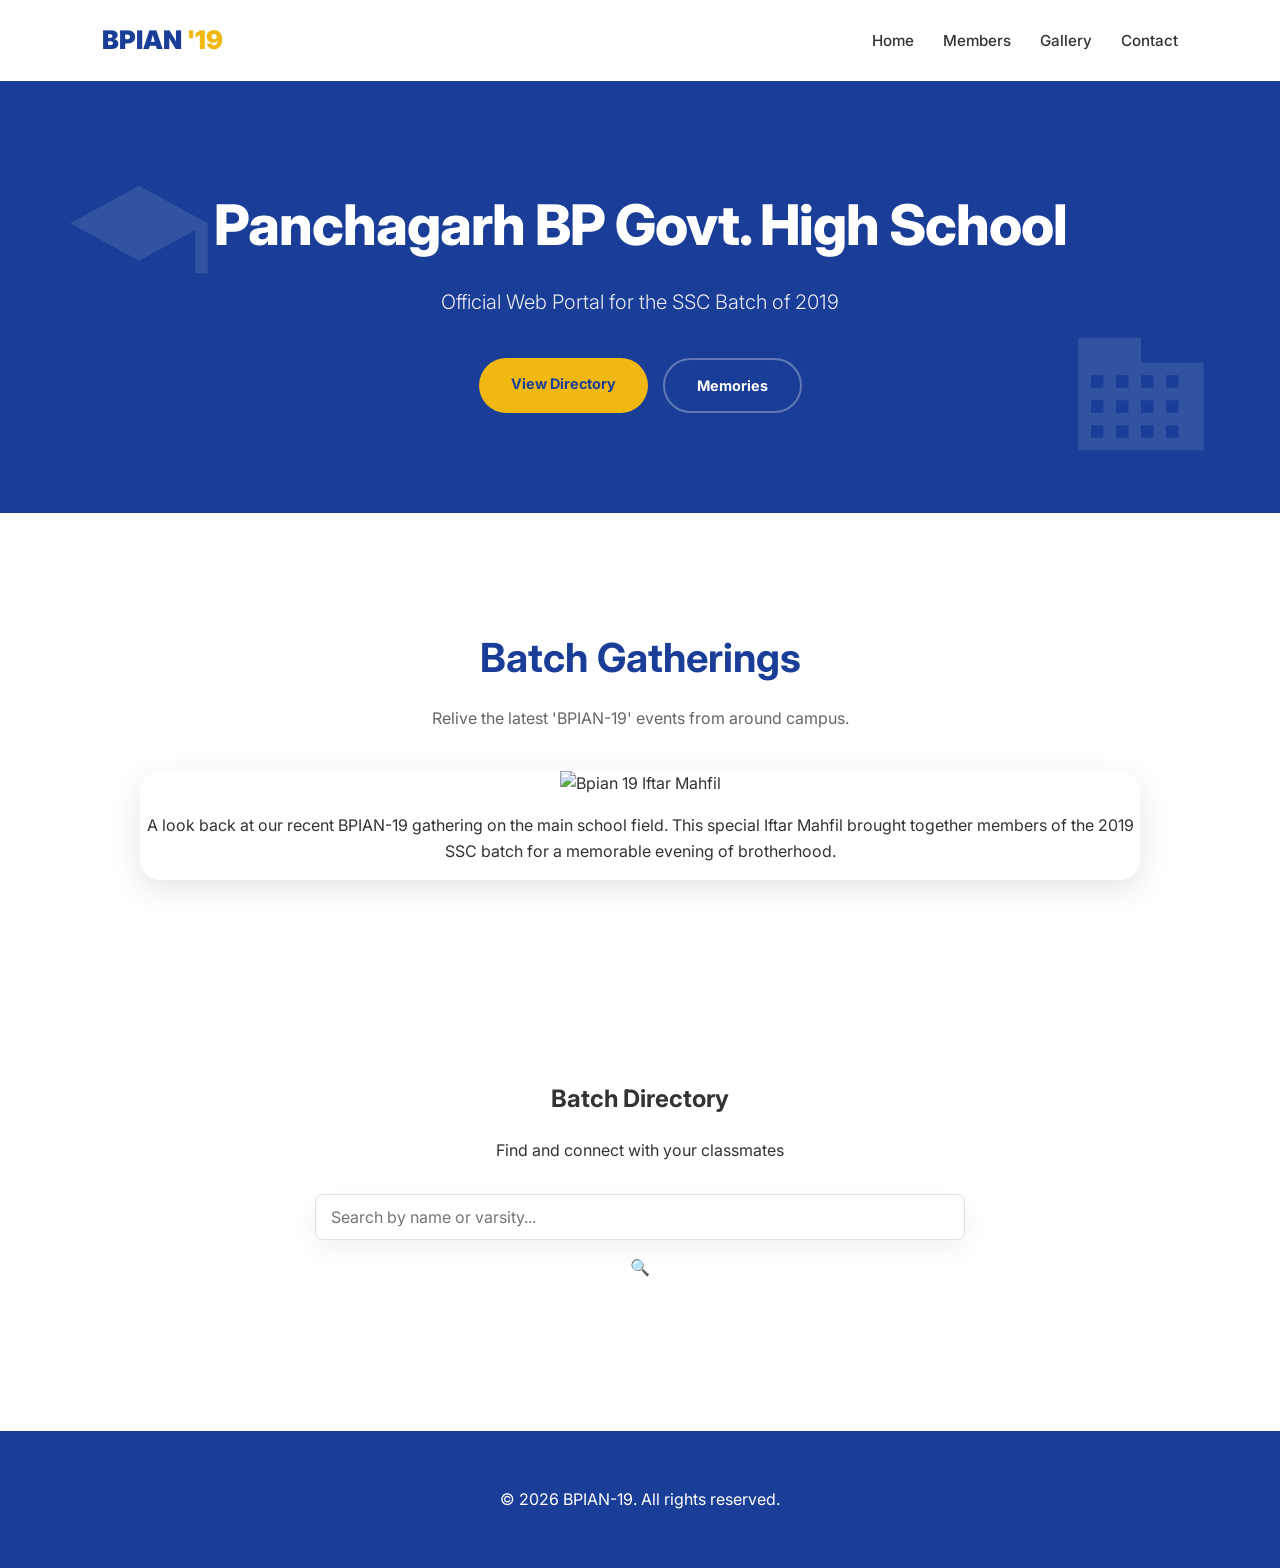
==== index.html @ 60f455f0 "Initial commit of Bpian19 project" ====
<!DOCTYPE html>
<html lang="en">
<head>
    <meta charset="UTF-8">
    <meta name="viewport" content="width=device-width, initial-scale=1.0">
    <title>Bpian '19 | Home</title>
    <link rel="stylesheet" href="assets/css/style.css">
    <link href="https://fonts.googleapis.com/css2?family=Inter:wght@400;600;800&display=swap" rel="stylesheet">
</head>
<body>

<nav>
    <a href="index.html" class="logo">BPIAN <span>'19</span></a>
    <div class="nav-links">
        <a href="index.html">Home</a>
        <a href="directory.html">Members</a>
        <a href="gallery.html">Gallery</a>
        <a href="contact.html">Contact</a>
    </div>
</nav>

<header class="hero">
    <div class="container">
        <h1>Panchagarh BP Govt. High School</h1>
        <p>Official Web Portal for the SSC Batch of 2019</p>
        <div class="hero-btns">
            <a href="directory.html" class="btn btn-yellow">View Directory</a>
            <a href="#memories" class="btn btn-outline">Memories</a>
        </div>
    </div>
</header>

<main class="container">
    <section id="memories" style="padding: 80px 0; text-align: center;">
        <h2 style="font-size: 2.5rem; color: var(--brand-blue); margin-bottom: 10px;">Batch Gatherings</h2>
        <p style="color: var(--text-muted); margin-bottom: 40px;">Relive the latest 'BPIAN-19' events from around campus.</p>
        
        <div class="featured-card">
            <div class="image-wrapper">
                <img src="assets/img/IMG_6970.jpg" alt="Bpian 19 Iftar Mahfil">
                <div class="overlay">
                    <div class="overlay-text">
                        <h3>Iftar Mahfil</h3>
                        <p>SSC Batch 2019 • Panchagarh BP Govt. High School</p>
                    </div>
                </div>
            </div>
            <div class="card-details">
                <p>A look back at our recent BPIAN-19 gathering on the main school field. This special Iftar Mahfil brought together members of the 2019 SSC batch for a memorable evening of brotherhood.</p>
            </div>
        </div>
    </section>

    <section class="search-section">
        <h2>Batch Directory</h2>
        <p>Find and connect with your classmates</p>
        <div class="search-container">
            <input type="text" placeholder="Search by name or varsity..." id="mainSearch">
            <span class="search-icon">🔍</span>
        </div>
    </section>
</main>

<footer>
    <p>&copy; 2026 BPIAN-19. All rights reserved.</p>
</footer>

<script src="https://cdn.jsdelivr.net/npm/@supabase/supabase-js@2"></script>
<script src="assets/js/config.js"></script>
</body>
</html>
---- assets/css/style.css ----
/* --- Global Variables & Resets --- */
:root {
  --brand-blue: #1A3E98;      /* Primary Blue from Portal Header */
  --brand-yellow: #F1B812;    /* Primary Yellow from "View Directory" Button */
  --text-dark: #333333;
  --text-muted: #666666;
  --white: #ffffff;
  --bg-light: #f8f9fa;
  --border-color: #e0e0e0;
  --shadow: 0 10px 30px rgba(0,0,0,0.1);
}

* { 
  box-sizing: border-box; 
  font-family: 'Inter', -apple-system, sans-serif; 
}

body { 
  margin: 0; 
  padding: 0; 
  background-color: var(--white); 
  color: var(--text-dark); 
  line-height: 1.6;
}

/* --- Navigation --- */
nav {
  display: flex;
  justify-content: space-between;
  align-items: center;
  padding: 20px 8%;
  background: var(--white);
  box-shadow: 0 2px 10px rgba(0,0,0,0.05);
}

.logo { font-weight: 900; font-size: 1.6rem; color: var(--brand-blue); text-decoration: none; }
.logo span { color: var(--brand-yellow); }

.nav-links a {
  text-decoration: none;
  color: var(--text-dark);
  margin-left: 25px;
  font-weight: 500;
  font-size: 0.95rem;
  transition: color 0.3s;
}

.nav-links a:hover { color: var(--brand-blue); }

/* --- Hero Section --- */
.hero {
  background-color: var(--brand-blue);
  color: var(--white);
  padding: 100px 20px;
  text-align: center;
  position: relative;
  overflow: hidden;
}

/* Watermark Icons for Hero */
.hero::before, .hero::after {
  content: '';
  position: absolute;
  width: 150px;
  height: 150px;
  background-size: contain;
  background-repeat: no-repeat;
  opacity: 0.1;
}

/* Graduation Cap Icon */
.hero::before { 
  left: 5%; top: 20%; 
  background-image: url('data:image/svg+xml;utf8,<svg xmlns="http://www.w3.org/2000/svg" fill="white" viewBox="0 0 24 24"><path d="M12 3L1 9l11 6 9-4.91V17h2V9L12 3z"/></svg>'); 
}

/* School Building Icon */
.hero::after { 
  right: 5%; bottom: 10%; 
  background-image: url('data:image/svg+xml;utf8,<svg xmlns="http://www.w3.org/2000/svg" fill="white" viewBox="0 0 24 24"><path d="M12 7V3H2v18h20V7H12zM6 19H4v-2h2v2zm0-4H4v-2h2v2zm0-4H4V9h2v2zm4 8H8v-2h2v2zm0-4H8v-2h2v2zm0-4H8V9h2v2zm4 8h-2v-2h2v2zm0-4h-2v-2h2v2zm0-4h-2V9h2v2zm4 8h-2v-2h2v2zm0-4h-2v-2h2v2zm0-4h-2V9h2v2z"/></svg>'); 
}

.hero h1 { font-size: 3.5rem; margin: 0; font-weight: 800; letter-spacing: -1px; }
.hero p { font-size: 1.25rem; margin: 15px 0 40px; opacity: 0.9; font-weight: 300; }

.hero-btns { display: flex; justify-content: center; gap: 15px; }

/* --- Buttons --- */
.btn {
  padding: 14px 32px;
  border-radius: 50px;
  font-weight: 700;
  cursor: pointer;
  text-decoration: none;
  display: inline-block;
  font-size: 0.9rem;
  transition: 0.3s;
}

.btn-yellow { background: var(--brand-yellow); color: var(--brand-blue); border: none; }
.btn-yellow:hover { background: #d9a60f; transform: scale(1.05); }

.btn-outline { background: transparent; color: var(--white); border: 2px solid rgba(255,255,255,0.3); }
.btn-outline:hover { background: rgba(255,255,255,0.1); border-color: white; }

/* --- Layout Containers --- */
.container {
  max-width: 1100px;
  margin: 0 auto;
  padding: 0 20px;
}

.card {
  background: var(--white);
  padding: 25px;
  border-radius: 15px;
  border: 1px solid var(--border-color);
  margin-bottom: 20px;
  box-shadow: 0 4px 6px rgba(0,0,0,0.02);
}

/* --- Featured Memory Card --- */
.featured-card {
  max-width: 1000px;
  margin: 40px auto;
  background: var(--white);
  border-radius: 20px;
  overflow: hidden;
  box-shadow: var(--shadow);
  transition: transform 0.3s ease;
}

.image-wrapper {
  position: relative;
  width: 100%;
  max-height: 550px;
  overflow: hidden;
}

.image-wrapper img { width: 100%; height: 100%; object-fit: cover; }

.overlay {
  position: absolute;
  bottom: 0; left: 0; right: 0;
  background: linear-gradient(transparent, rgba(26, 62, 152, 0.9));
  color: var(--white);
  padding: 40px;
  opacity: 0;
  transition: opacity 0.3s ease;
  text-align: left;
}

.image-wrapper:hover .overlay { opacity: 1; }

.overlay-text h3 { font-size: 2rem; margin: 0; color: var(--brand-yellow); }
.overlay-text p { margin: 5px 0 0; font-size: 1.1rem; opacity: 0.9; }

/* --- Search Section --- */
.search-section { text-align: center; padding: 60px 20px; }

.search-container {
  max-width: 650px;
  margin: 30px auto;
  position: relative;
}

.search-container input {
  width: 100%;
  padding: 20px 35px;
  border-radius: 50px; /* Pill style search bar */
  border: 1px solid var(--border-color);
  box-shadow: 0 10px 25px rgba(0,0,0,0.05);
  font-size: 1.1rem;
  outline: none;
}

/* --- Grids & Galleries --- */
.member-grid {
  display: grid;
  grid-template-columns: repeat(auto-fill, minmax(280px, 1fr));
  gap: 25px;
}

.gallery-item {
  aspect-ratio: 1 / 1;
  overflow: hidden;
  border-radius: 12px;
  cursor: pointer;
  border: 1px solid var(--border-color);
}

.gallery-item img {
  width: 100%; height: 100%; object-fit: cover;
  transition: transform 0.3s ease;
}

.gallery-item:hover img { transform: scale(1.05); }

/* --- Status Badges & Treasury --- */
.status-badge { padding: 5px 12px; border-radius: 20px; font-size: 0.8rem; font-weight: bold; display: inline-block; }
.status-badge.pending { background: #fff3cd; color: #856404; }
.status-badge.confirmed { background: #d4edda; color: #155724; }

/* --- Form Elements --- */
input[type="text"], input[type="email"], input[type="number"], input[type="date"], select {
  width: 100%;
  padding: 12px 15px;
  margin-bottom: 15px;
  border-radius: 8px;
  border: 1px solid var(--border-color);
  font-size: 1rem;
}

/* --- Footer --- */
footer {
  background: var(--brand-blue);
  color: white;
  text-align: center;
  padding: 40px 20px;
  margin-top: 60px;
}

/* --- Responsive Fixes --- */
@media (max-width: 768px) {
  .hero h1 { font-size: 2.2rem; }
  .hero-btns { flex-direction: column; align-items: center; }
  .image-wrapper { max-height: 350px; }
  nav { padding: 15px 5%; }
}
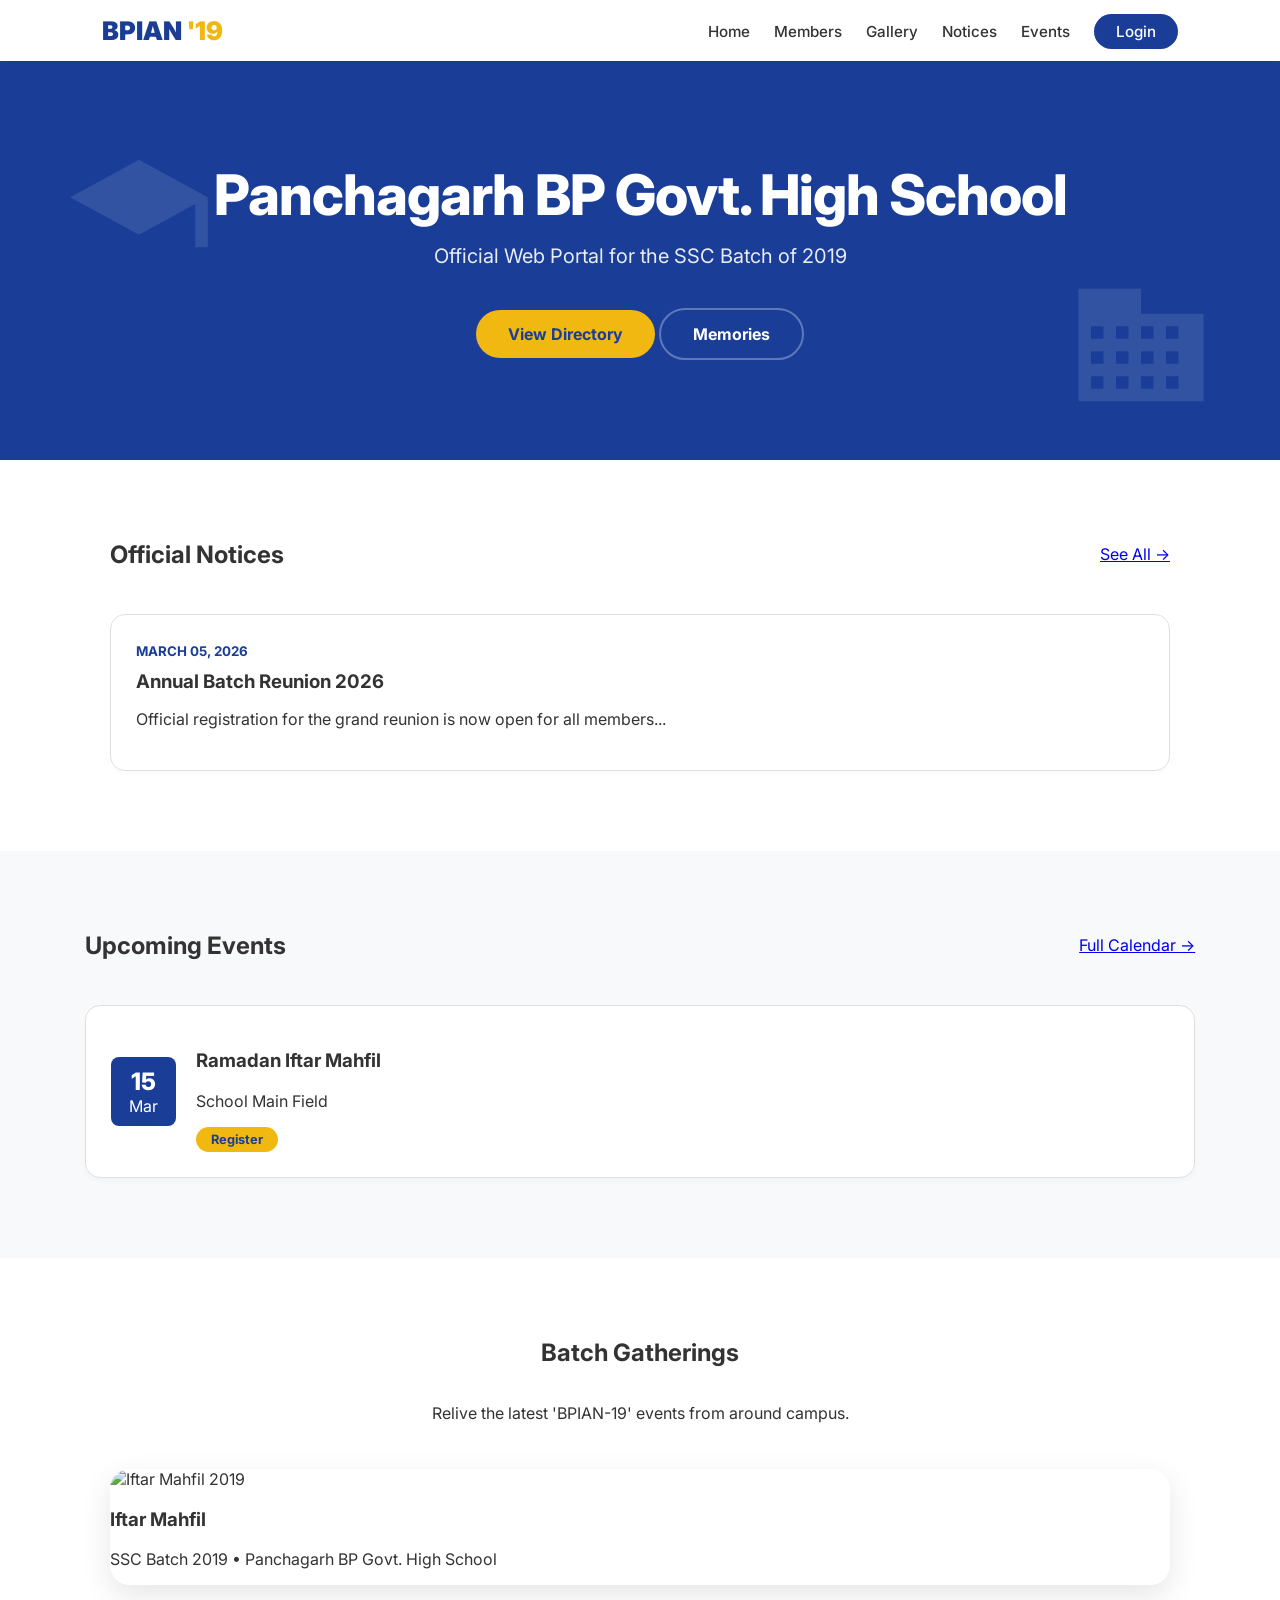
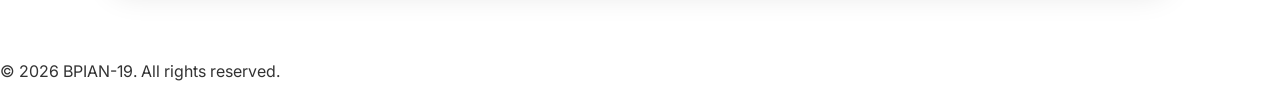
==== commit 1b6e403c: "Bug Fix" ====
--- a/index.html
+++ b/index.html
@@ -15,7 +15,9 @@
         <a href="index.html">Home</a>
         <a href="directory.html">Members</a>
         <a href="gallery.html">Gallery</a>
-        <a href="contact.html">Contact</a>
+        <a href="notices.html">Notices</a>
+        <a href="events.html">Events</a>
+        <a href="login.html" class="btn-login">Login</a>
     </div>
 </nav>
 
@@ -31,13 +33,42 @@
 </header>
 
 <main class="container">
-    <section id="memories" style="padding: 80px 0; text-align: center;">
-        <h2 style="font-size: 2.5rem; color: var(--brand-blue); margin-bottom: 10px;">Batch Gatherings</h2>
-        <p style="color: var(--text-muted); margin-bottom: 40px;">Relive the latest 'BPIAN-19' events from around campus.</p>
-        
+    
+    <section class="section">
+        <div class="section-header">
+            <h2>Official Notices</h2>
+            <a href="notices.html" class="view-all">See All &rarr;</a>
+        </div>
+        <div class="card notice-card">
+            <small>MARCH 05, 2026</small>
+            <h3>Annual Batch Reunion 2026</h3>
+            <p>Official registration for the grand reunion is now open for all members...</p>
+        </div>
+    </section>
+
+    <section class="section bg-light">
+        <div class="section-header">
+            <h2>Upcoming Events</h2>
+            <a href="events.html" class="view-all">Full Calendar &rarr;</a>
+        </div>
+        <div class="card event-card">
+            <div class="event-date"><span>15</span> Mar</div>
+            <div class="event-info">
+                <h3>Ramadan Iftar Mahfil</h3>
+                <p>School Main Field</p>
+                <button class="btn btn-yellow" style="padding: 5px 15px; font-size: 0.8rem;">Register</button>
+            </div>
+        </div>
+    </section>
+
+    <section id="memories" class="section">
+        <div class="section-header" style="justify-content: center; text-align: center; flex-direction: column;">
+            <h2>Batch Gatherings</h2>
+            <p>Relive the latest 'BPIAN-19' events from around campus.</p>
+        </div>
         <div class="featured-card">
             <div class="image-wrapper">
-                <img src="assets/img/IMG_6970.jpg" alt="Bpian 19 Iftar Mahfil">
+                <img src="assets/img/IMG_6970.jpg" alt="Iftar Mahfil 2019">
                 <div class="overlay">
                     <div class="overlay-text">
                         <h3>Iftar Mahfil</h3>
@@ -45,18 +76,6 @@
                     </div>
                 </div>
             </div>
-            <div class="card-details">
-                <p>A look back at our recent BPIAN-19 gathering on the main school field. This special Iftar Mahfil brought together members of the 2019 SSC batch for a memorable evening of brotherhood.</p>
-            </div>
-        </div>
-    </section>
-
-    <section class="search-section">
-        <h2>Batch Directory</h2>
-        <p>Find and connect with your classmates</p>
-        <div class="search-container">
-            <input type="text" placeholder="Search by name or varsity..." id="mainSearch">
-            <span class="search-icon">🔍</span>
         </div>
     </section>
 </main>
@@ -65,7 +84,5 @@
     <p>&copy; 2026 BPIAN-19. All rights reserved.</p>
 </footer>
 
-<script src="https://cdn.jsdelivr.net/npm/@supabase/supabase-js@2"></script>
-<script src="assets/js/config.js"></script>
 </body>
 </html>
--- a/assets/css/style.css
+++ b/assets/css/style.css
@@ -1,7 +1,7 @@
 /* --- Global Variables & Resets --- */
 :root {
   --brand-blue: #1A3E98;      /* Primary Blue from Portal Header */
-  --brand-yellow: #F1B812;    /* Primary Yellow from "View Directory" Button */
+  --brand-yellow: #F1B812;    /* Primary Yellow from Buttons */
   --text-dark: #333333;
   --text-muted: #666666;
   --white: #ffffff;
@@ -12,7 +12,7 @@
 
 * { 
   box-sizing: border-box; 
-  font-family: 'Inter', -apple-system, sans-serif; 
+  font-family: 'Inter', sans-serif; 
 }
 
 body { 
@@ -20,7 +20,6 @@
   padding: 0; 
   background-color: var(--white); 
   color: var(--text-dark); 
-  line-height: 1.6;
 }
 
 /* --- Navigation --- */
@@ -28,9 +27,12 @@
   display: flex;
   justify-content: space-between;
   align-items: center;
-  padding: 20px 8%;
+  padding: 15px 8%;
   background: var(--white);
   box-shadow: 0 2px 10px rgba(0,0,0,0.05);
+  position: sticky;
+  top: 0;
+  z-index: 1000;
 }
 
 .logo { font-weight: 900; font-size: 1.6rem; color: var(--brand-blue); text-decoration: none; }
@@ -39,15 +41,20 @@
 .nav-links a {
   text-decoration: none;
   color: var(--text-dark);
-  margin-left: 25px;
+  margin-left: 20px;
   font-weight: 500;
   font-size: 0.95rem;
-  transition: color 0.3s;
 }
 
-.nav-links a:hover { color: var(--brand-blue); }
+.btn-login {
+  background: var(--brand-blue);
+  color: white !important;
+  padding: 8px 22px;
+  border-radius: 50px;
+  font-weight: 600;
+}
 
-/* --- Hero Section --- */
+/* --- Hero Section & Watermarks --- */
 .hero {
   background-color: var(--brand-blue);
   color: var(--white);
@@ -57,35 +64,31 @@
   overflow: hidden;
 }
 
-/* Watermark Icons for Hero */
 .hero::before, .hero::after {
   content: '';
   position: absolute;
   width: 150px;
   height: 150px;
-  background-size: contain;
+  opacity: 0.1;
   background-repeat: no-repeat;
-  opacity: 0.1;
 }
 
-/* Graduation Cap Icon */
+/* Graduation Cap */
 .hero::before { 
   left: 5%; top: 20%; 
   background-image: url('data:image/svg+xml;utf8,<svg xmlns="http://www.w3.org/2000/svg" fill="white" viewBox="0 0 24 24"><path d="M12 3L1 9l11 6 9-4.91V17h2V9L12 3z"/></svg>'); 
 }
 
-/* School Building Icon */
+/* School Building */
 .hero::after { 
   right: 5%; bottom: 10%; 
   background-image: url('data:image/svg+xml;utf8,<svg xmlns="http://www.w3.org/2000/svg" fill="white" viewBox="0 0 24 24"><path d="M12 7V3H2v18h20V7H12zM6 19H4v-2h2v2zm0-4H4v-2h2v2zm0-4H4V9h2v2zm4 8H8v-2h2v2zm0-4H8v-2h2v2zm0-4H8V9h2v2zm4 8h-2v-2h2v2zm0-4h-2v-2h2v2zm0-4h-2V9h2v2zm4 8h-2v-2h2v2zm0-4h-2v-2h2v2zm0-4h-2V9h2v2z"/></svg>'); 
 }
 
 .hero h1 { font-size: 3.5rem; margin: 0; font-weight: 800; letter-spacing: -1px; }
-.hero p { font-size: 1.25rem; margin: 15px 0 40px; opacity: 0.9; font-weight: 300; }
+.hero p { font-size: 1.25rem; margin: 15px 0 40px; opacity: 0.9; }
 
-.hero-btns { display: flex; justify-content: center; gap: 15px; }
-
-/* --- Buttons --- */
+/* --- Attractive Buttons --- */
 .btn {
   padding: 14px 32px;
   border-radius: 50px;
@@ -93,137 +96,60 @@
   cursor: pointer;
   text-decoration: none;
   display: inline-block;
-  font-size: 0.9rem;
   transition: 0.3s;
 }
 
 .btn-yellow { background: var(--brand-yellow); color: var(--brand-blue); border: none; }
-.btn-yellow:hover { background: #d9a60f; transform: scale(1.05); }
+.btn-outline { background: transparent; color: var(--white); border: 2px solid rgba(255,255,255,0.3); }
 
-.btn-outline { background: transparent; color: var(--white); border: 2px solid rgba(255,255,255,0.3); }
-.btn-outline:hover { background: rgba(255,255,255,0.1); border-color: white; }
+/* --- Main Content Layout --- */
+.container { max-width: 1100px; margin: 0 auto; padding: 0 20px; }
 
-/* --- Layout Containers --- */
-.container {
-  max-width: 1100px;
-  margin: 0 auto;
-  padding: 0 20px;
+.section { padding: 60px 0; }
+.section-header { 
+  display: flex; 
+  justify-content: space-between; 
+  align-items: center; 
+  margin-bottom: 25px; 
 }
 
+.bg-light { 
+  background: var(--bg-light); 
+  width: 100vw; 
+  margin-left: calc(-50vw + 50%); 
+  padding: 60px 8%; 
+}
+
+/* --- Cards for Notices & Events --- */
 .card {
   background: var(--white);
   padding: 25px;
   border-radius: 15px;
   border: 1px solid var(--border-color);
+  box-shadow: 0 4px 6px rgba(0,0,0,0.02);
   margin-bottom: 20px;
-  box-shadow: 0 4px 6px rgba(0,0,0,0.02);
 }
+
+.notice-card small { color: var(--brand-blue); font-weight: 700; }
+.notice-card h3 { margin: 10px 0; }
+
+/* --- Event Specific Card --- */
+.event-card { display: flex; gap: 20px; align-items: center; }
+.event-date {
+  background: var(--brand-blue);
+  color: white;
+  padding: 10px;
+  border-radius: 8px;
+  text-align: center;
+  min-width: 65px;
+}
+.event-date span { display: block; font-size: 1.5rem; font-weight: 800; }
 
 /* --- Featured Memory Card --- */
 .featured-card {
-  max-width: 1000px;
-  margin: 40px auto;
-  background: var(--white);
   border-radius: 20px;
   overflow: hidden;
   box-shadow: var(--shadow);
-  transition: transform 0.3s ease;
+  margin-top: 30px;
 }
-
-.image-wrapper {
-  position: relative;
-  width: 100%;
-  max-height: 550px;
-  overflow: hidden;
-}
-
-.image-wrapper img { width: 100%; height: 100%; object-fit: cover; }
-
-.overlay {
-  position: absolute;
-  bottom: 0; left: 0; right: 0;
-  background: linear-gradient(transparent, rgba(26, 62, 152, 0.9));
-  color: var(--white);
-  padding: 40px;
-  opacity: 0;
-  transition: opacity 0.3s ease;
-  text-align: left;
-}
-
-.image-wrapper:hover .overlay { opacity: 1; }
-
-.overlay-text h3 { font-size: 2rem; margin: 0; color: var(--brand-yellow); }
-.overlay-text p { margin: 5px 0 0; font-size: 1.1rem; opacity: 0.9; }
-
-/* --- Search Section --- */
-.search-section { text-align: center; padding: 60px 20px; }
-
-.search-container {
-  max-width: 650px;
-  margin: 30px auto;
-  position: relative;
-}
-
-.search-container input {
-  width: 100%;
-  padding: 20px 35px;
-  border-radius: 50px; /* Pill style search bar */
-  border: 1px solid var(--border-color);
-  box-shadow: 0 10px 25px rgba(0,0,0,0.05);
-  font-size: 1.1rem;
-  outline: none;
-}
-
-/* --- Grids & Galleries --- */
-.member-grid {
-  display: grid;
-  grid-template-columns: repeat(auto-fill, minmax(280px, 1fr));
-  gap: 25px;
-}
-
-.gallery-item {
-  aspect-ratio: 1 / 1;
-  overflow: hidden;
-  border-radius: 12px;
-  cursor: pointer;
-  border: 1px solid var(--border-color);
-}
-
-.gallery-item img {
-  width: 100%; height: 100%; object-fit: cover;
-  transition: transform 0.3s ease;
-}
-
-.gallery-item:hover img { transform: scale(1.05); }
-
-/* --- Status Badges & Treasury --- */
-.status-badge { padding: 5px 12px; border-radius: 20px; font-size: 0.8rem; font-weight: bold; display: inline-block; }
-.status-badge.pending { background: #fff3cd; color: #856404; }
-.status-badge.confirmed { background: #d4edda; color: #155724; }
-
-/* --- Form Elements --- */
-input[type="text"], input[type="email"], input[type="number"], input[type="date"], select {
-  width: 100%;
-  padding: 12px 15px;
-  margin-bottom: 15px;
-  border-radius: 8px;
-  border: 1px solid var(--border-color);
-  font-size: 1rem;
-}
-
-/* --- Footer --- */
-footer {
-  background: var(--brand-blue);
-  color: white;
-  text-align: center;
-  padding: 40px 20px;
-  margin-top: 60px;
-}
-
-/* --- Responsive Fixes --- */
-@media (max-width: 768px) {
-  .hero h1 { font-size: 2.2rem; }
-  .hero-btns { flex-direction: column; align-items: center; }
-  .image-wrapper { max-height: 350px; }
-  nav { padding: 15px 5%; }
-}+.image-wrapper img { width: 100%; height: auto; display: block; }
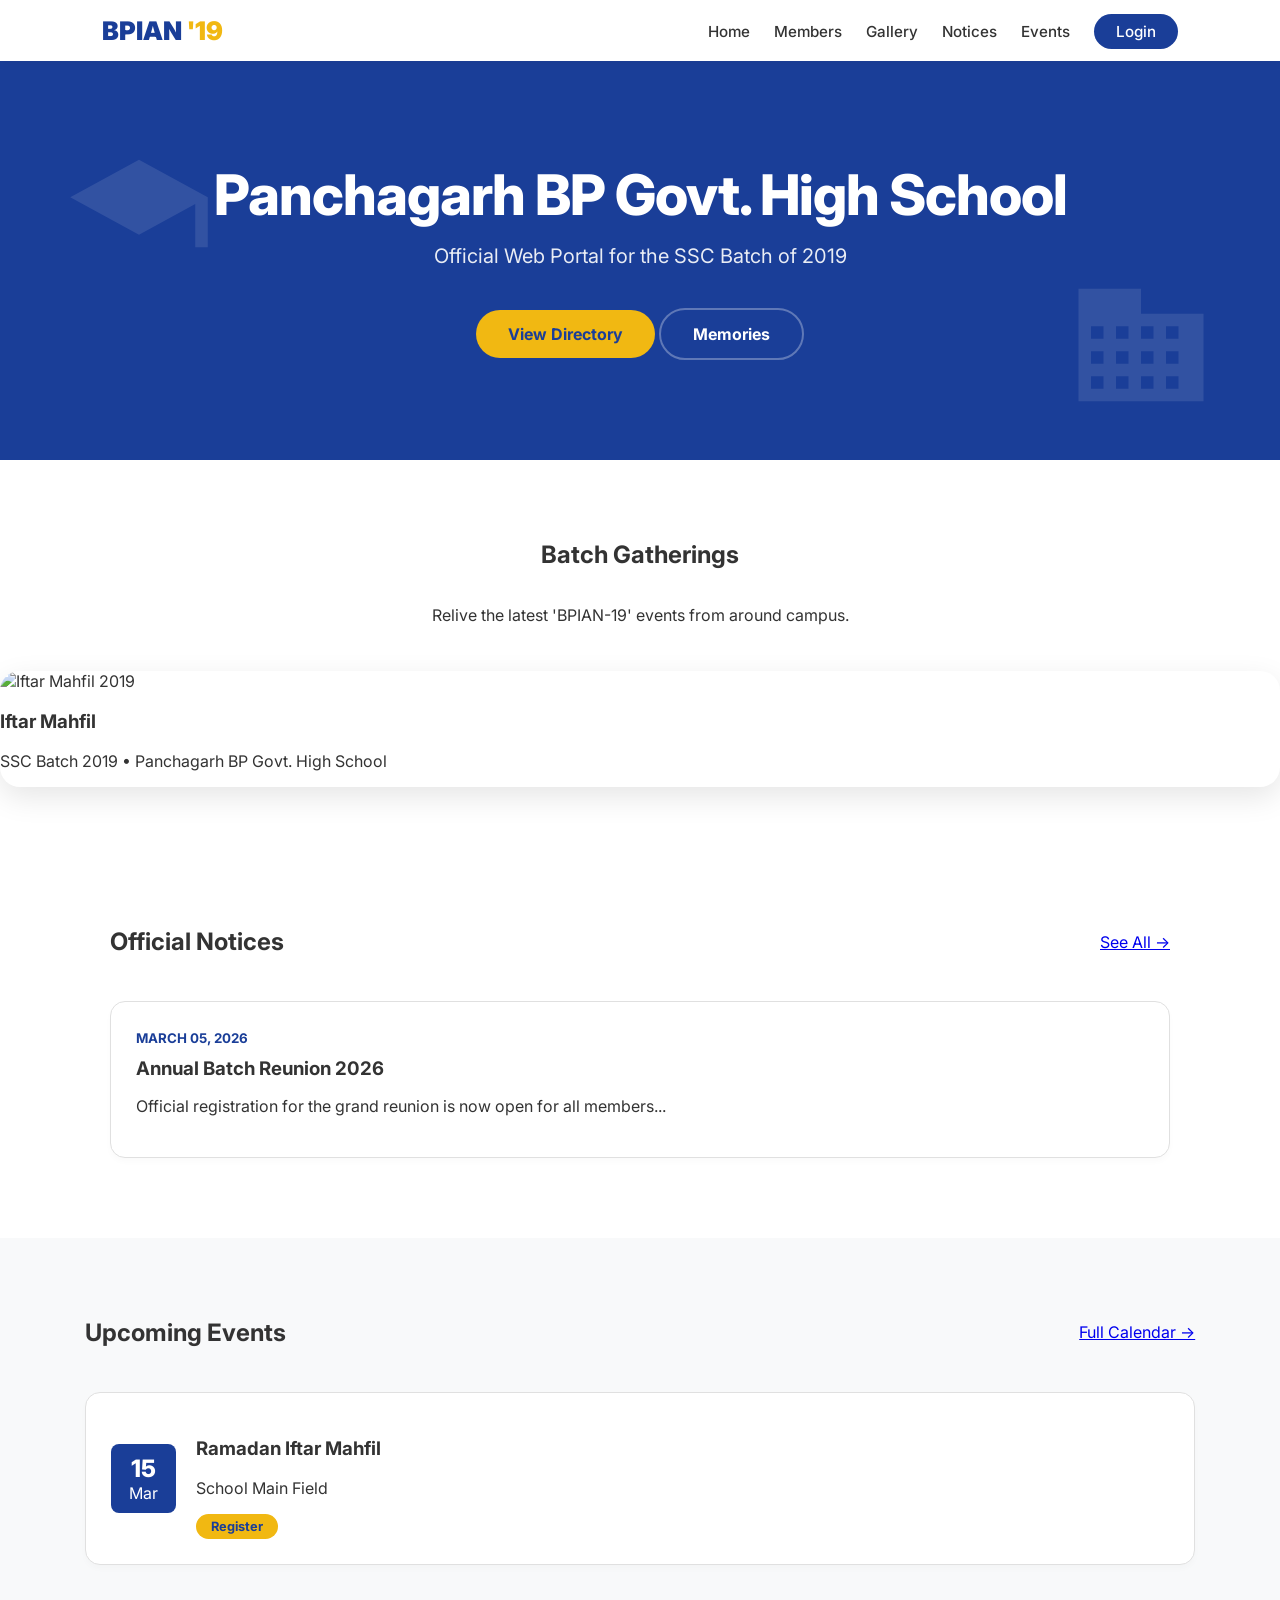
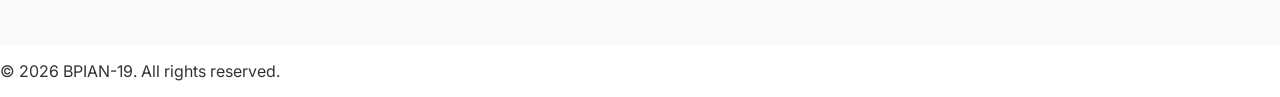
==== commit 57c27cca: ".." ====
--- a/index.html
+++ b/index.html
@@ -31,7 +31,24 @@
         </div>
     </div>
 </header>
-
+    <section id="memories" class="section">
+        <div class="section-header" style="justify-content: center; text-align: center; flex-direction: column;">
+            <h2>Batch Gatherings</h2>
+            <p>Relive the latest 'BPIAN-19' events from around campus.</p>
+        </div>
+        <div class="featured-card">
+            <div class="image-wrapper">
+                <img src="assets/img/IMG_6970.jpg" alt="Iftar Mahfil 2019">
+                <div class="overlay">
+                    <div class="overlay-text">
+                        <h3>Iftar Mahfil</h3>
+                        <p>SSC Batch 2019 • Panchagarh BP Govt. High School</p>
+                    </div>
+                </div>
+            </div>
+        </div>
+    </section>
+    
 <main class="container">
     
     <section class="section">
@@ -61,23 +78,7 @@
         </div>
     </section>
 
-    <section id="memories" class="section">
-        <div class="section-header" style="justify-content: center; text-align: center; flex-direction: column;">
-            <h2>Batch Gatherings</h2>
-            <p>Relive the latest 'BPIAN-19' events from around campus.</p>
-        </div>
-        <div class="featured-card">
-            <div class="image-wrapper">
-                <img src="assets/img/IMG_6970.jpg" alt="Iftar Mahfil 2019">
-                <div class="overlay">
-                    <div class="overlay-text">
-                        <h3>Iftar Mahfil</h3>
-                        <p>SSC Batch 2019 • Panchagarh BP Govt. High School</p>
-                    </div>
-                </div>
-            </div>
-        </div>
-    </section>
+
 </main>
 
 <footer>
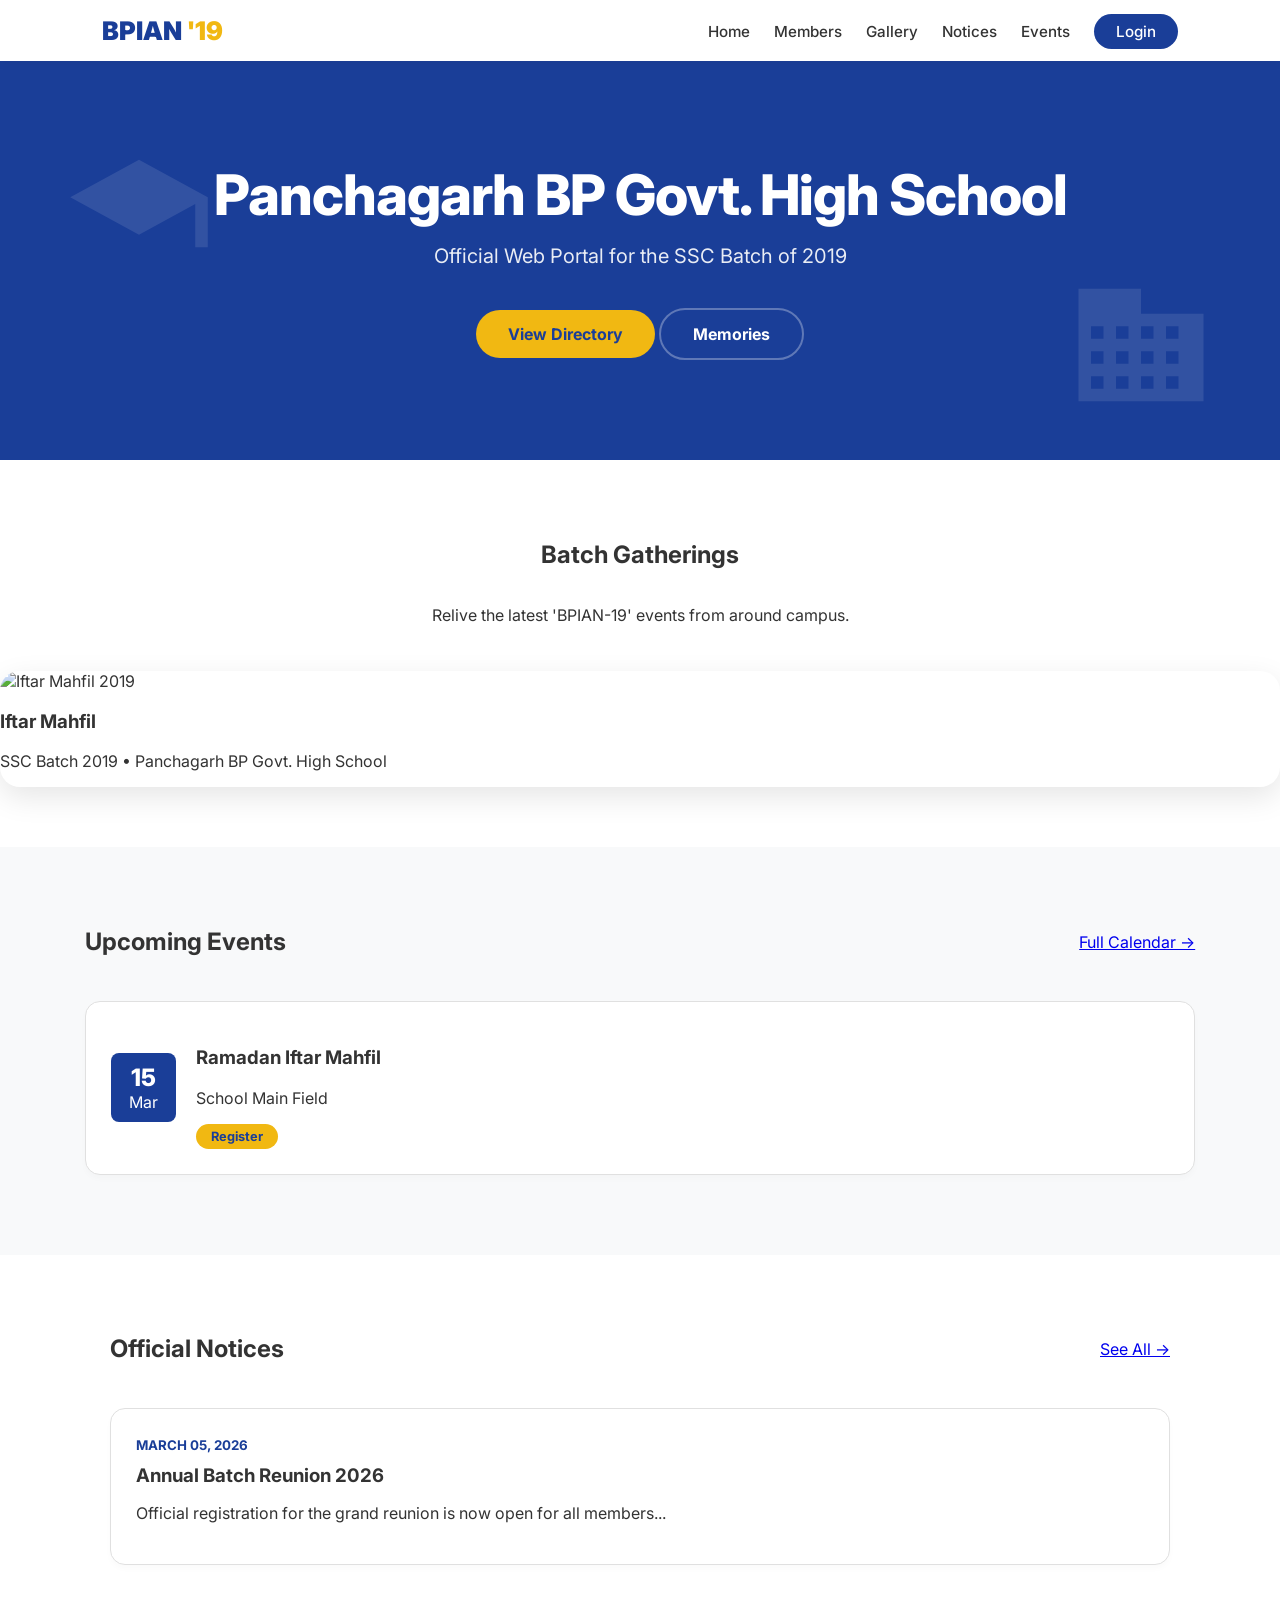
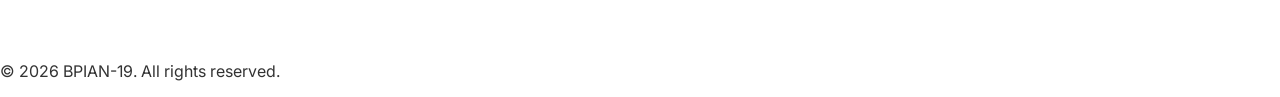
==== commit dd399f1c: ".." ====
--- a/index.html
+++ b/index.html
@@ -48,8 +48,22 @@
             </div>
         </div>
     </section>
-    
+
 <main class="container">
+     <section class="section bg-light">
+        <div class="section-header">
+            <h2>Upcoming Events</h2>
+            <a href="events.html" class="view-all">Full Calendar &rarr;</a>
+        </div>
+        <div class="card event-card">
+            <div class="event-date"><span>15</span> Mar</div>
+            <div class="event-info">
+                <h3>Ramadan Iftar Mahfil</h3>
+                <p>School Main Field</p>
+                <button class="btn btn-yellow" style="padding: 5px 15px; font-size: 0.8rem;">Register</button>
+            </div>
+        </div>
+    </section>
     
     <section class="section">
         <div class="section-header">
@@ -63,20 +77,7 @@
         </div>
     </section>
 
-    <section class="section bg-light">
-        <div class="section-header">
-            <h2>Upcoming Events</h2>
-            <a href="events.html" class="view-all">Full Calendar &rarr;</a>
-        </div>
-        <div class="card event-card">
-            <div class="event-date"><span>15</span> Mar</div>
-            <div class="event-info">
-                <h3>Ramadan Iftar Mahfil</h3>
-                <p>School Main Field</p>
-                <button class="btn btn-yellow" style="padding: 5px 15px; font-size: 0.8rem;">Register</button>
-            </div>
-        </div>
-    </section>
+   
 
 
 </main>
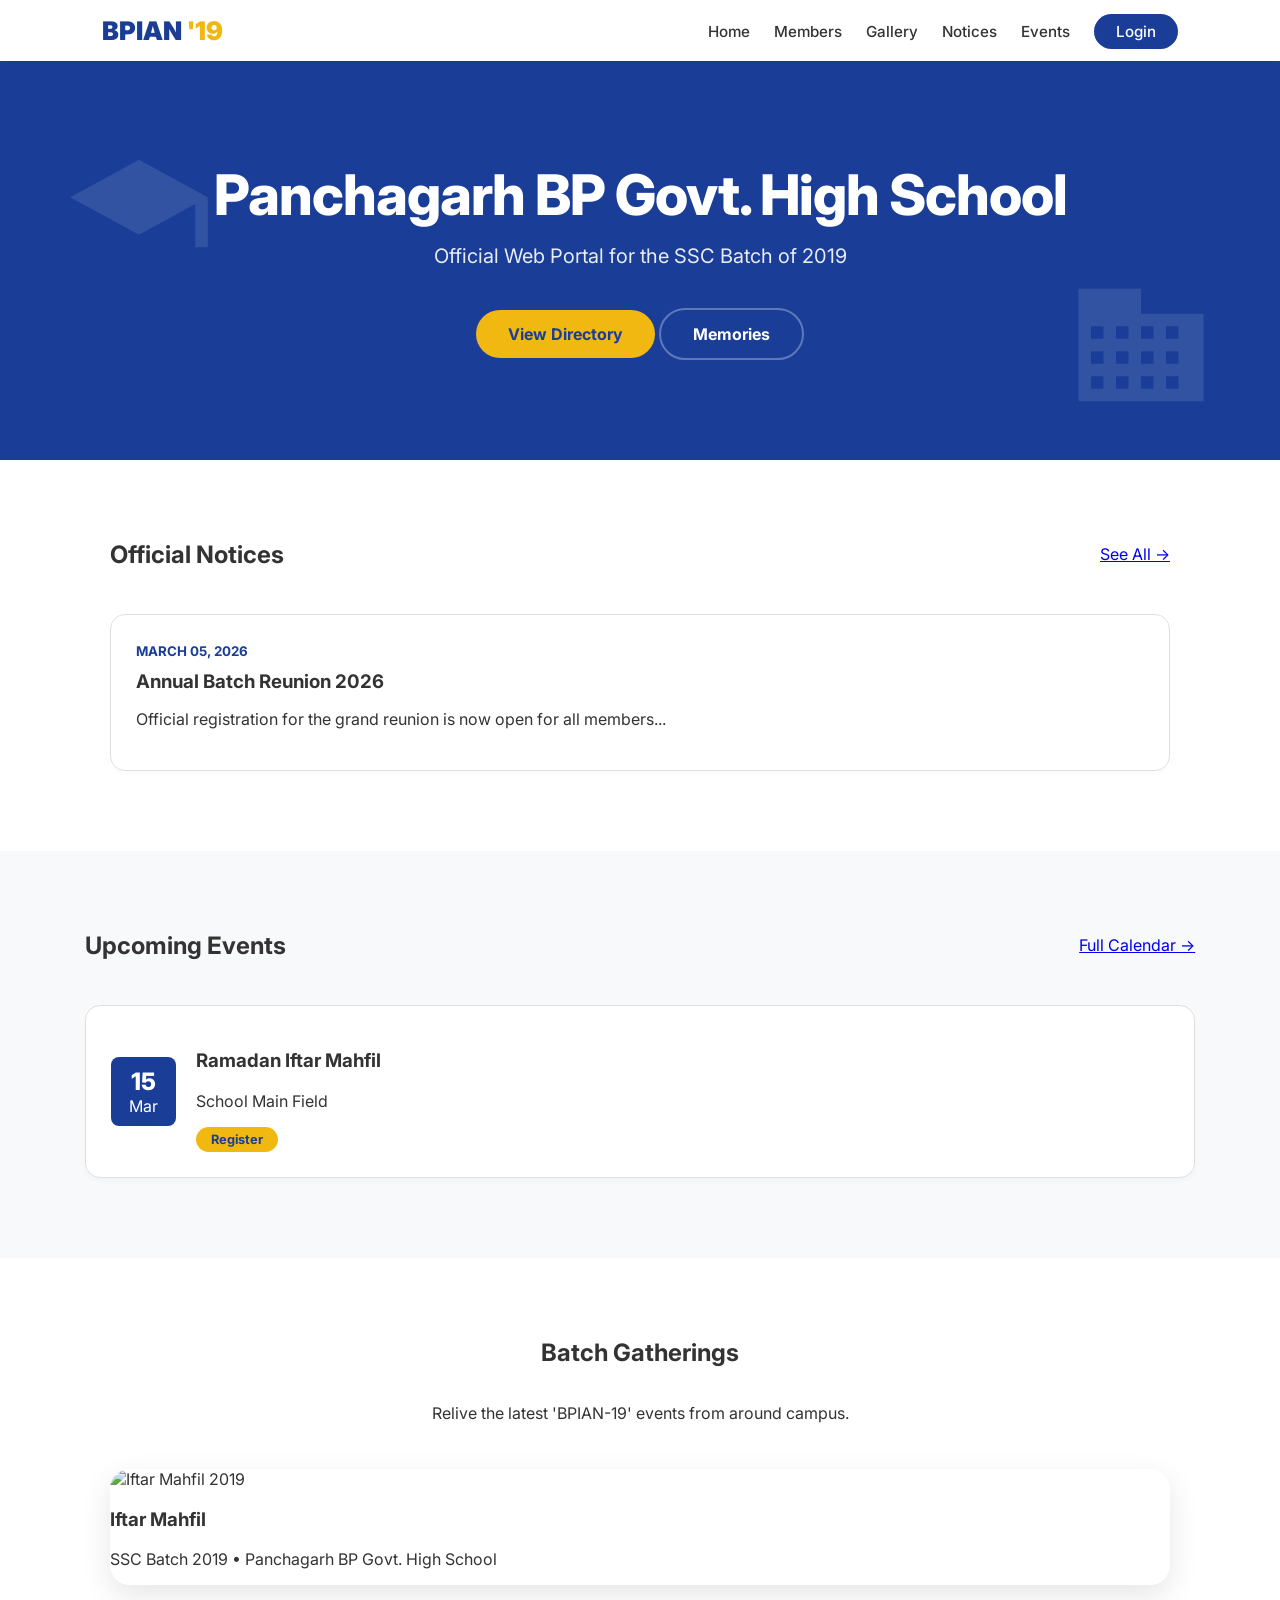
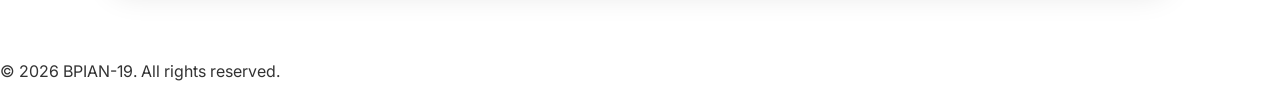
==== commit 01ec8eb5: "fix" ====
--- a/index.html
+++ b/index.html
@@ -31,6 +31,36 @@
         </div>
     </div>
 </header>
+
+<main class="container">
+    
+    <section class="section">
+        <div class="section-header">
+            <h2>Official Notices</h2>
+            <a href="notices.html" class="view-all">See All &rarr;</a>
+        </div>
+        <div class="card notice-card">
+            <small>MARCH 05, 2026</small>
+            <h3>Annual Batch Reunion 2026</h3>
+            <p>Official registration for the grand reunion is now open for all members...</p>
+        </div>
+    </section>
+
+    <section class="section bg-light">
+        <div class="section-header">
+            <h2>Upcoming Events</h2>
+            <a href="events.html" class="view-all">Full Calendar &rarr;</a>
+        </div>
+        <div class="card event-card">
+            <div class="event-date"><span>15</span> Mar</div>
+            <div class="event-info">
+                <h3>Ramadan Iftar Mahfil</h3>
+                <p>School Main Field</p>
+                <button class="btn btn-yellow" style="padding: 5px 15px; font-size: 0.8rem;">Register</button>
+            </div>
+        </div>
+    </section>
+
     <section id="memories" class="section">
         <div class="section-header" style="justify-content: center; text-align: center; flex-direction: column;">
             <h2>Batch Gatherings</h2>
@@ -48,38 +78,6 @@
             </div>
         </div>
     </section>
-
-<main class="container">
-     <section class="section bg-light">
-        <div class="section-header">
-            <h2>Upcoming Events</h2>
-            <a href="events.html" class="view-all">Full Calendar &rarr;</a>
-        </div>
-        <div class="card event-card">
-            <div class="event-date"><span>15</span> Mar</div>
-            <div class="event-info">
-                <h3>Ramadan Iftar Mahfil</h3>
-                <p>School Main Field</p>
-                <button class="btn btn-yellow" style="padding: 5px 15px; font-size: 0.8rem;">Register</button>
-            </div>
-        </div>
-    </section>
-    
-    <section class="section">
-        <div class="section-header">
-            <h2>Official Notices</h2>
-            <a href="notices.html" class="view-all">See All &rarr;</a>
-        </div>
-        <div class="card notice-card">
-            <small>MARCH 05, 2026</small>
-            <h3>Annual Batch Reunion 2026</h3>
-            <p>Official registration for the grand reunion is now open for all members...</p>
-        </div>
-    </section>
-
-   
-
-
 </main>
 
 <footer>
--- a/assets/css/style.css
+++ b/assets/css/style.css
@@ -152,4 +152,64 @@
   box-shadow: var(--shadow);
   margin-top: 30px;
 }
-.image-wrapper img { width: 100%; height: auto; display: block; }+.image-wrapper img { width: 100%; height: auto; display: block; }
+.gallery {
+    display: grid;
+    grid-template-columns: repeat(auto-fit, minmax(150px,1fr));
+    gap: 15px;
+    margin-top: 30px;
+}
+/* Color Variables based on your Palette 01 */
+:root {
+  --primary-teal: #0D5466;
+  --accent-gold: #BC832A;
+  --cream-light: #FFFCED;
+}
+
+.gallery {
+  display: grid;
+  grid-template-columns: repeat(auto-fit, minmax(200px, 1fr));
+  gap: 20px;
+  margin-top: 20px;
+}
+
+.gallery-item {
+  position: relative;
+  overflow: hidden;
+  border-radius: 15px; /* Rounded corners like your images */
+  border: 2px solid rgba(188, 131, 42, 0.3); /* Subtle gold border */
+  aspect-ratio: 16 / 9; /* Ensures all items are the same size */
+  transition: transform 0.3s ease, box-shadow 0.3s ease;
+  background-color: var(--primary-teal);
+}
+
+.gallery-item img {
+  width: 100%;
+  height: 100%;
+  object-fit: cover; /* This is the key for uniform sizing */
+  display: block;
+  transition: transform 0.5s ease;
+}
+
+.gallery-item:hover {
+  transform: translateY(-5px);
+  box-shadow: 0 10px 20px rgba(0, 0, 0, 0.3);
+  border-color: var(--accent-gold);
+}
+
+.gallery-item:hover img {
+  transform: scale(1.1); /* Zoom effect on hover */
+}
+
+.gallery-item .caption {
+  position: absolute;
+  bottom: 0;
+  width: 100%;
+  background: linear-gradient(transparent, rgba(13, 84, 102, 0.9));
+  color: var(--cream-light);
+  padding: 10px 0;
+  text-align: center;
+  font-weight: bold;
+  font-family: 'Segoe UI', Tahoma, Geneva, Verdana, sans-serif;
+  letter-spacing: 1px;
+}
